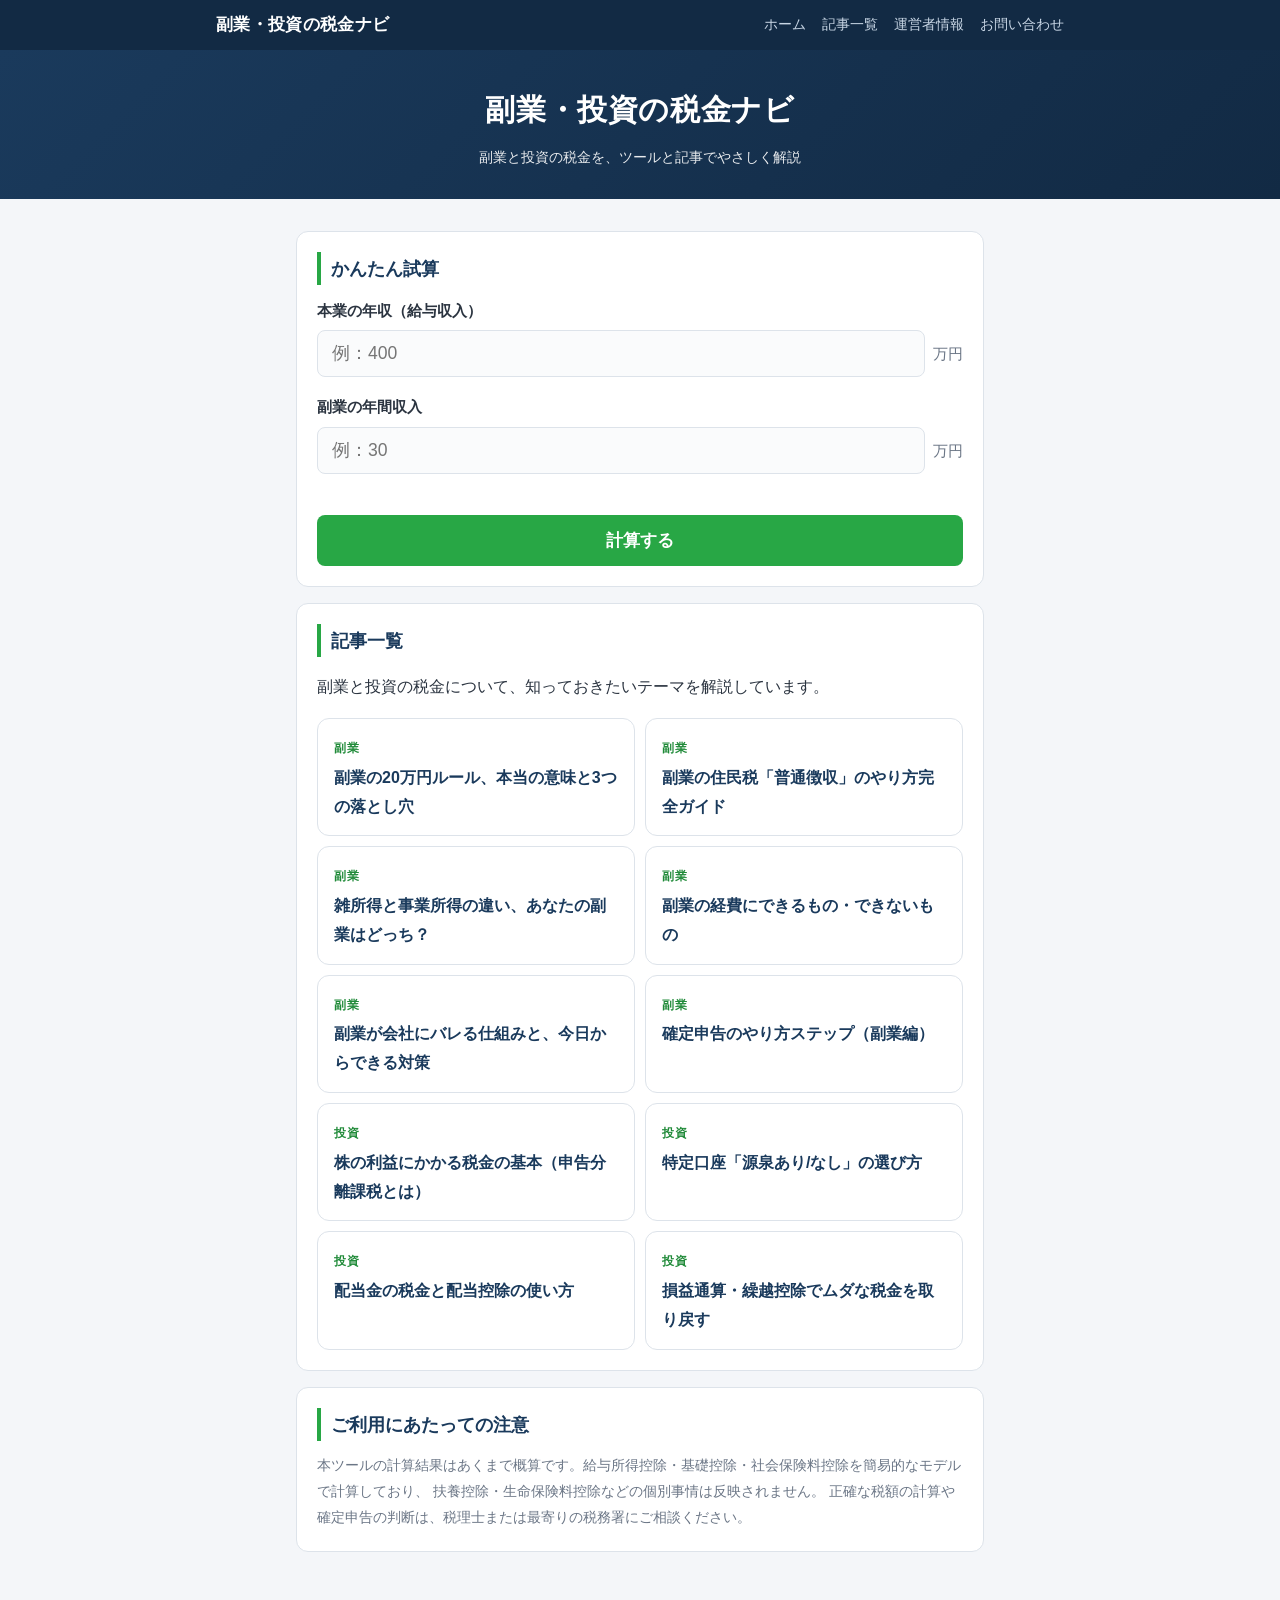
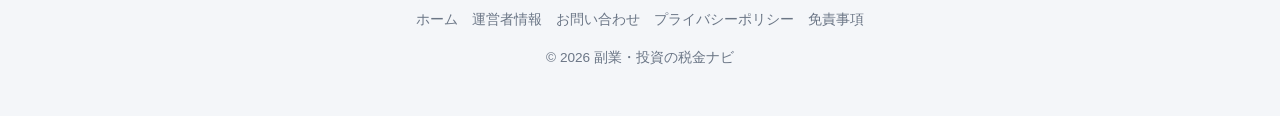
==== index.html @ 58c592f8 "副業・投資の税金ナビ 初版 - 税金シミュレーター（トップ） - 副業・投資の税金記事10本 - 必須ページ（運営者情報・プライバシーポリシー・お問い合わせ・免責事項）  Co-Authored-By" ====
<!DOCTYPE html>
<html lang="ja">
<head>
<meta charset="UTF-8">
<meta name="viewport" content="width=device-width, initial-scale=1.0">
<title>副業・投資の税金ナビ｜副業税金シミュレーターと税金記事</title>
<meta name="description" content="副業収入にかかる所得税・住民税を無料で瞬時に試算。本業の年収と副業収入を入力するだけで、追加の税負担・手取り額・確定申告の要否（20万円ルール）がすぐ分かる給与所得者向けシミュレーターです。">
<meta property="og:title" content="副業・投資の税金ナビ｜副業税金シミュレーターと税金記事">
<meta property="og:description" content="本業の年収と副業収入を入力するだけで、追加の税金・手取り額・確定申告の要否を無料で試算。副業と投資の税金記事も掲載。">
<meta property="og:type" content="website">
<link rel="stylesheet" href="style.css">
</head>
<body>

<header class="topbar">
  <div class="topbar-inner">
    <a class="site-title" href="index.html">副業・投資の税金ナビ</a>
    <nav class="site-nav">
      <a href="index.html">ホーム</a>
      <a href="index.html#articles">記事一覧</a>
      <a href="about.html">運営者情報</a>
      <a href="contact.html">お問い合わせ</a>
    </nav>
  </div>
</header>

<header class="site-header">
  <h1>副業・投資の税金ナビ</h1>
  <p class="tagline">副業と投資の税金を、ツールと記事でやさしく解説</p>
</header>

<main>

  <section class="card form-card">
    <h2>かんたん試算</h2>
    <form id="sim-form" novalidate>
      <div class="field">
        <label for="salary">本業の年収（給与収入）</label>
        <div class="input-wrap">
          <input type="number" id="salary" inputmode="numeric" min="1" step="1" placeholder="例：400" required>
          <span class="unit">万円</span>
        </div>
      </div>
      <div class="field">
        <label for="side">副業の年間収入</label>
        <div class="input-wrap">
          <input type="number" id="side" inputmode="numeric" min="1" step="1" placeholder="例：30" required>
          <span class="unit">万円</span>
        </div>
      </div>
      <p id="form-error" class="form-error" role="alert"></p>
      <button type="submit" id="calc-btn">計算する</button>
    </form>
  </section>

  <section id="result" class="result-area" hidden>
    <h2>試算結果</h2>
    <p id="r-filing" class="filing"></p>
    <div class="result-grid">
      <div class="result-card">
        <span class="result-label">追加の所得税（復興特別所得税込み）</span>
        <span class="result-value" id="r-income-tax"></span>
      </div>
      <div class="result-card">
        <span class="result-label">追加の住民税（約10%）</span>
        <span class="result-value" id="r-resident-tax"></span>
      </div>
      <div class="result-card">
        <span class="result-label">追加の税負担 合計</span>
        <span class="result-value" id="r-total-tax"></span>
      </div>
      <div class="result-card highlight">
        <span class="result-label">副業の手取り額</span>
        <span class="result-value" id="r-net"></span>
      </div>
      <div class="result-card highlight">
        <span class="result-label">実質手取り率</span>
        <span class="result-value" id="r-rate"></span>
      </div>
    </div>
    <p class="result-note">※ 概算値です。社会保険料控除・基礎控除を簡易的に見込んで計算しています。</p>
  </section>

  <section class="card" id="articles">
    <h2>記事一覧</h2>
    <p>副業と投資の税金について、知っておきたいテーマを解説しています。</p>
    <div class="article-list">
      <a class="article-card" href="article-01-20man-rule.html">
        <span class="article-card-cat">副業</span>
        <span class="article-card-title">副業の20万円ルール、本当の意味と3つの落とし穴</span>
      </a>
      <a class="article-card" href="article-02-juminzei-futsuchoshu.html">
        <span class="article-card-cat">副業</span>
        <span class="article-card-title">副業の住民税「普通徴収」のやり方完全ガイド</span>
      </a>
      <a class="article-card" href="article-03-shotoku-kubun.html">
        <span class="article-card-cat">副業</span>
        <span class="article-card-title">雑所得と事業所得の違い、あなたの副業はどっち？</span>
      </a>
      <a class="article-card" href="article-04-keihi.html">
        <span class="article-card-cat">副業</span>
        <span class="article-card-title">副業の経費にできるもの・できないもの</span>
      </a>
      <a class="article-card" href="article-05-bareru.html">
        <span class="article-card-cat">副業</span>
        <span class="article-card-title">副業が会社にバレる仕組みと、今日からできる対策</span>
      </a>
      <a class="article-card" href="article-06-kakutei-shinkoku.html">
        <span class="article-card-cat">副業</span>
        <span class="article-card-title">確定申告のやり方ステップ（副業編）</span>
      </a>
      <a class="article-card" href="article-07-kabu-zei-kiso.html">
        <span class="article-card-cat">投資</span>
        <span class="article-card-title">株の利益にかかる税金の基本（申告分離課税とは）</span>
      </a>
      <a class="article-card" href="article-08-tokutei-kouza.html">
        <span class="article-card-cat">投資</span>
        <span class="article-card-title">特定口座「源泉あり/なし」の選び方</span>
      </a>
      <a class="article-card" href="article-09-haito-koujo.html">
        <span class="article-card-cat">投資</span>
        <span class="article-card-title">配当金の税金と配当控除の使い方</span>
      </a>
      <a class="article-card" href="article-10-soneki-tsusan.html">
        <span class="article-card-cat">投資</span>
        <span class="article-card-title">損益通算・繰越控除でムダな税金を取り戻す</span>
      </a>
    </div>
  </section>

  <section class="card disclaimer">
    <h2>ご利用にあたっての注意</h2>
    <p>
      本ツールの計算結果はあくまで概算です。給与所得控除・基礎控除・社会保険料控除を簡易的なモデルで計算しており、
      扶養控除・生命保険料控除などの個別事情は反映されません。
      正確な税額の計算や確定申告の判断は、税理士または最寄りの税務署にご相談ください。
    </p>
  </section>

</main>

<footer class="site-footer">
  <nav>
    <a href="index.html">ホーム</a>
    <a href="about.html">運営者情報</a>
    <a href="contact.html">お問い合わせ</a>
    <a href="privacy.html">プライバシーポリシー</a>
    <a href="disclaimer.html">免責事項</a>
  </nav>
  <p>&copy; 2026 副業・投資の税金ナビ</p>
</footer>

<script src="script.js"></script>
</body>
</html>
---- style.css ----
:root {
  --navy: #1a3a5c;
  --navy-dark: #122a44;
  --green: #28a745;
  --green-dark: #1f8a38;
  --bg: #f4f6f9;
  --text: #2b3440;
  --muted: #6b7686;
  --border: #dde3ea;
  --radius: 12px;
}

* {
  box-sizing: border-box;
}

body {
  margin: 0;
  font-family: -apple-system, BlinkMacSystemFont, "Segoe UI", "Hiragino Sans", "Noto Sans JP", Meiryo, sans-serif;
  background: var(--bg);
  color: var(--text);
  line-height: 1.8;
}

/* ===== グローバルナビ ===== */
.topbar {
  background: var(--navy-dark);
  color: #fff;
}

.topbar-inner {
  max-width: 880px;
  margin: 0 auto;
  padding: 10px 16px;
  display: flex;
  align-items: center;
  justify-content: space-between;
  flex-wrap: wrap;
  gap: 6px 16px;
}

.site-title {
  color: #fff;
  font-weight: 700;
  font-size: 1.05rem;
  text-decoration: none;
  letter-spacing: 0.02em;
}

.site-nav {
  display: flex;
  flex-wrap: wrap;
  gap: 4px 16px;
}

.site-nav a {
  color: #c8d6e5;
  text-decoration: none;
  font-size: 0.88rem;
}

.site-nav a:hover {
  color: #fff;
}

.site-header {
  background: linear-gradient(135deg, var(--navy), var(--navy-dark));
  color: #fff;
  padding: 32px 16px 28px;
  text-align: center;
}

.site-header h1 {
  margin: 0 0 8px;
  font-size: 1.5rem;
  letter-spacing: 0.02em;
}

.tagline {
  margin: 0;
  font-size: 0.9rem;
  opacity: 0.9;
}

main {
  max-width: 720px;
  margin: 0 auto;
  padding: 16px;
}

.card {
  background: #fff;
  border: 1px solid var(--border);
  border-radius: var(--radius);
  padding: 20px;
  margin: 16px 0;
}

.card h2 {
  margin: 0 0 12px;
  font-size: 1.15rem;
  color: var(--navy);
  border-left: 4px solid var(--green);
  padding-left: 10px;
}

.content h2 + p,
.content dl {
  margin-top: 0;
}

.content h2 {
  margin-top: 24px;
}

.content h2:first-child {
  margin-top: 0;
}

.field {
  margin-bottom: 16px;
}

.field label {
  display: block;
  font-weight: 600;
  font-size: 0.95rem;
  margin-bottom: 6px;
}

.input-wrap {
  display: flex;
  align-items: center;
  gap: 8px;
}

.input-wrap input {
  flex: 1;
  min-width: 0;
  font-size: 1.1rem;
  padding: 12px 14px;
  border: 1.5px solid var(--border);
  border-radius: 8px;
  background: #fafbfc;
}

.input-wrap input:focus {
  outline: none;
  border-color: var(--green);
  background: #fff;
  box-shadow: 0 0 0 3px rgba(40, 167, 69, 0.15);
}

.unit {
  color: var(--muted);
  font-size: 0.95rem;
  white-space: nowrap;
}

.form-error {
  color: #c0392b;
  font-size: 0.9rem;
  min-height: 1.2em;
  margin: 0 0 8px;
}

#calc-btn {
  display: block;
  width: 100%;
  padding: 14px;
  font-size: 1.05rem;
  font-weight: 700;
  color: #fff;
  background: var(--green);
  border: none;
  border-radius: 8px;
  cursor: pointer;
  transition: background 0.2s, transform 0.1s;
}

#calc-btn:hover {
  background: var(--green-dark);
}

#calc-btn:active {
  transform: scale(0.98);
}

#calc-btn:disabled,
#calc-btn.loading {
  background: #8fcf9e;
  cursor: wait;
}

.result-area {
  margin: 16px 0;
  opacity: 0;
  transform: translateY(12px);
  transition: opacity 0.4s ease, transform 0.4s ease;
}

.result-area.visible {
  opacity: 1;
  transform: translateY(0);
}

.result-area h2 {
  font-size: 1.15rem;
  color: var(--navy);
  border-left: 4px solid var(--green);
  padding-left: 10px;
  margin: 0 0 12px;
}

.filing {
  padding: 12px 14px;
  border-radius: 8px;
  font-weight: 600;
  font-size: 0.95rem;
  margin: 0 0 12px;
}

.filing.required {
  background: #fdecea;
  color: #a94442;
  border: 1px solid #f5c6cb;
}

.filing.not-required {
  background: #e8f6ec;
  color: #1f7a35;
  border: 1px solid #c3e6cb;
}

.result-grid {
  display: grid;
  grid-template-columns: 1fr;
  gap: 10px;
}

.result-card {
  background: #fff;
  border: 1px solid var(--border);
  border-radius: var(--radius);
  padding: 14px 16px;
  display: flex;
  justify-content: space-between;
  align-items: baseline;
  gap: 8px;
  flex-wrap: wrap;
}

.result-card .result-label {
  font-size: 0.85rem;
  color: var(--muted);
}

.result-card .result-value {
  font-size: 1.25rem;
  font-weight: 700;
  color: var(--navy);
}

.result-card.highlight {
  background: var(--navy);
  border-color: var(--navy);
}

.result-card.highlight .result-label {
  color: #c8d6e5;
}

.result-card.highlight .result-value {
  color: #5fdc81;
  font-size: 1.45rem;
}

.result-note {
  font-size: 0.8rem;
  color: var(--muted);
  margin: 10px 0 0;
}

.faq dt {
  font-weight: 700;
  color: var(--navy);
  margin-top: 14px;
}

.faq dd {
  margin: 4px 0 0;
}

.disclaimer p {
  font-size: 0.9rem;
  color: var(--muted);
  margin: 0;
}

.ad-area {
  background: #eef1f5;
  border: 1px dashed var(--border);
  border-radius: var(--radius);
  min-height: 90px;
  margin: 16px 0;
  display: flex;
  align-items: center;
  justify-content: center;
}

.ad-label {
  color: #aab3bf;
  font-size: 0.8rem;
  letter-spacing: 0.2em;
}

/* ===== 記事ページ ===== */
.article h1 {
  font-size: 1.4rem;
  color: var(--navy);
  line-height: 1.5;
  margin: 0 0 16px;
  border-bottom: 2px solid var(--green);
  padding-bottom: 12px;
}

.article .lead {
  font-size: 1rem;
  color: var(--text);
}

.article blockquote {
  margin: 14px 0;
  padding: 10px 16px;
  background: #f4f6f9;
  border-left: 4px solid var(--green);
  border-radius: 0 8px 8px 0;
  font-weight: 600;
  color: var(--navy);
}

.article ul {
  padding-left: 1.2em;
}

.article li {
  margin: 4px 0;
}

/* ===== 記事一覧（トップ） ===== */
.article-list {
  display: grid;
  grid-template-columns: 1fr;
  gap: 10px;
}

.article-card {
  display: block;
  background: #fff;
  border: 1px solid var(--border);
  border-radius: var(--radius);
  padding: 14px 16px;
  text-decoration: none;
  color: var(--text);
  transition: border-color 0.2s, transform 0.1s;
}

.article-card:hover {
  border-color: var(--green);
  transform: translateY(-2px);
}

.article-card .article-card-cat {
  font-size: 0.72rem;
  font-weight: 700;
  color: var(--green-dark);
  letter-spacing: 0.05em;
}

.article-card .article-card-title {
  display: block;
  font-size: 1rem;
  font-weight: 700;
  color: var(--navy);
  margin-top: 2px;
}

/* ===== 関連記事 ===== */
.related-links a {
  color: var(--green-dark);
  text-decoration: none;
}

.related-links a:hover {
  text-decoration: underline;
}

.site-footer {
  text-align: center;
  padding: 24px 16px 32px;
  color: var(--muted);
  font-size: 0.85rem;
}

.site-footer nav {
  margin-bottom: 10px;
  display: flex;
  flex-wrap: wrap;
  justify-content: center;
  gap: 6px 14px;
}

.site-footer nav a {
  color: var(--muted);
  text-decoration: none;
}

.site-footer nav a:hover {
  color: var(--navy);
  text-decoration: underline;
}

@media (min-width: 600px) {
  .site-header h1 {
    font-size: 1.9rem;
  }

  .result-grid {
    grid-template-columns: 1fr 1fr;
  }

  .result-card.highlight {
    grid-column: span 1;
  }

  .article-list {
    grid-template-columns: 1fr 1fr;
  }
}
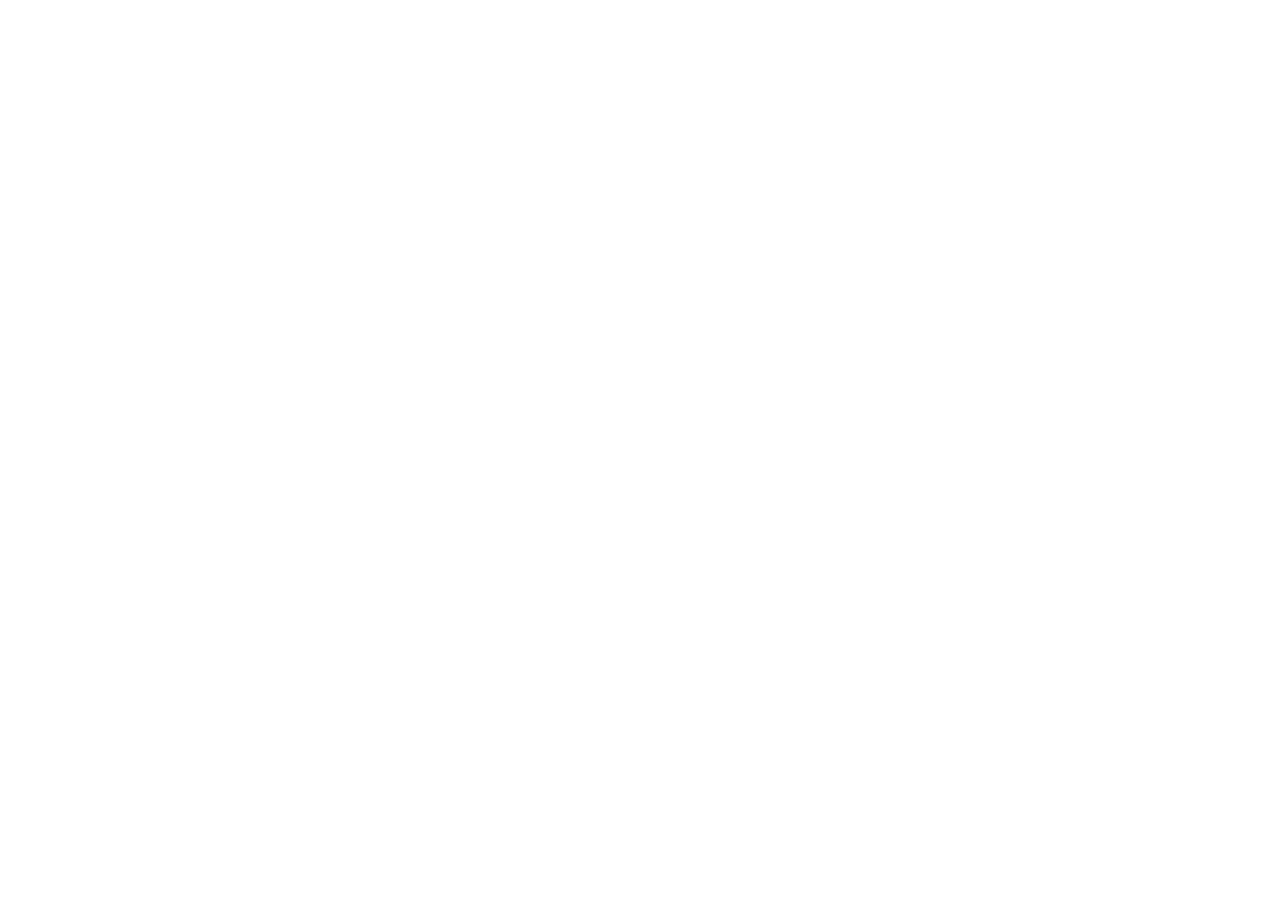
==== commit 6bd805ad: "統合ハブ(2026justeco-crypto.github.io)へ移転：全ページをリダイレクト化" ====
--- a/index.html
+++ b/index.html
@@ -1,155 +1,7 @@
 <!DOCTYPE html>
-<html lang="ja">
-<head>
-<meta charset="UTF-8">
-<meta name="viewport" content="width=device-width, initial-scale=1.0">
-<title>副業・投資の税金ナビ｜副業税金シミュレーターと税金記事</title>
-<meta name="description" content="副業収入にかかる所得税・住民税を無料で瞬時に試算。本業の年収と副業収入を入力するだけで、追加の税負担・手取り額・確定申告の要否（20万円ルール）がすぐ分かる給与所得者向けシミュレーターです。">
-<meta property="og:title" content="副業・投資の税金ナビ｜副業税金シミュレーターと税金記事">
-<meta property="og:description" content="本業の年収と副業収入を入力するだけで、追加の税金・手取り額・確定申告の要否を無料で試算。副業と投資の税金記事も掲載。">
-<meta property="og:type" content="website">
-<link rel="stylesheet" href="style.css">
-</head>
-<body>
-
-<header class="topbar">
-  <div class="topbar-inner">
-    <a class="site-title" href="index.html">副業・投資の税金ナビ</a>
-    <nav class="site-nav">
-      <a href="index.html">ホーム</a>
-      <a href="index.html#articles">記事一覧</a>
-      <a href="about.html">運営者情報</a>
-      <a href="contact.html">お問い合わせ</a>
-    </nav>
-  </div>
-</header>
-
-<header class="site-header">
-  <h1>副業・投資の税金ナビ</h1>
-  <p class="tagline">副業と投資の税金を、ツールと記事でやさしく解説</p>
-</header>
-
-<main>
-
-  <section class="card form-card">
-    <h2>かんたん試算</h2>
-    <form id="sim-form" novalidate>
-      <div class="field">
-        <label for="salary">本業の年収（給与収入）</label>
-        <div class="input-wrap">
-          <input type="number" id="salary" inputmode="numeric" min="1" step="1" placeholder="例：400" required>
-          <span class="unit">万円</span>
-        </div>
-      </div>
-      <div class="field">
-        <label for="side">副業の年間収入</label>
-        <div class="input-wrap">
-          <input type="number" id="side" inputmode="numeric" min="1" step="1" placeholder="例：30" required>
-          <span class="unit">万円</span>
-        </div>
-      </div>
-      <p id="form-error" class="form-error" role="alert"></p>
-      <button type="submit" id="calc-btn">計算する</button>
-    </form>
-  </section>
-
-  <section id="result" class="result-area" hidden>
-    <h2>試算結果</h2>
-    <p id="r-filing" class="filing"></p>
-    <div class="result-grid">
-      <div class="result-card">
-        <span class="result-label">追加の所得税（復興特別所得税込み）</span>
-        <span class="result-value" id="r-income-tax"></span>
-      </div>
-      <div class="result-card">
-        <span class="result-label">追加の住民税（約10%）</span>
-        <span class="result-value" id="r-resident-tax"></span>
-      </div>
-      <div class="result-card">
-        <span class="result-label">追加の税負担 合計</span>
-        <span class="result-value" id="r-total-tax"></span>
-      </div>
-      <div class="result-card highlight">
-        <span class="result-label">副業の手取り額</span>
-        <span class="result-value" id="r-net"></span>
-      </div>
-      <div class="result-card highlight">
-        <span class="result-label">実質手取り率</span>
-        <span class="result-value" id="r-rate"></span>
-      </div>
-    </div>
-    <p class="result-note">※ 概算値です。社会保険料控除・基礎控除を簡易的に見込んで計算しています。</p>
-  </section>
-
-  <section class="card" id="articles">
-    <h2>記事一覧</h2>
-    <p>副業と投資の税金について、知っておきたいテーマを解説しています。</p>
-    <div class="article-list">
-      <a class="article-card" href="article-01-20man-rule.html">
-        <span class="article-card-cat">副業</span>
-        <span class="article-card-title">副業の20万円ルール、本当の意味と3つの落とし穴</span>
-      </a>
-      <a class="article-card" href="article-02-juminzei-futsuchoshu.html">
-        <span class="article-card-cat">副業</span>
-        <span class="article-card-title">副業の住民税「普通徴収」のやり方完全ガイド</span>
-      </a>
-      <a class="article-card" href="article-03-shotoku-kubun.html">
-        <span class="article-card-cat">副業</span>
-        <span class="article-card-title">雑所得と事業所得の違い、あなたの副業はどっち？</span>
-      </a>
-      <a class="article-card" href="article-04-keihi.html">
-        <span class="article-card-cat">副業</span>
-        <span class="article-card-title">副業の経費にできるもの・できないもの</span>
-      </a>
-      <a class="article-card" href="article-05-bareru.html">
-        <span class="article-card-cat">副業</span>
-        <span class="article-card-title">副業が会社にバレる仕組みと、今日からできる対策</span>
-      </a>
-      <a class="article-card" href="article-06-kakutei-shinkoku.html">
-        <span class="article-card-cat">副業</span>
-        <span class="article-card-title">確定申告のやり方ステップ（副業編）</span>
-      </a>
-      <a class="article-card" href="article-07-kabu-zei-kiso.html">
-        <span class="article-card-cat">投資</span>
-        <span class="article-card-title">株の利益にかかる税金の基本（申告分離課税とは）</span>
-      </a>
-      <a class="article-card" href="article-08-tokutei-kouza.html">
-        <span class="article-card-cat">投資</span>
-        <span class="article-card-title">特定口座「源泉あり/なし」の選び方</span>
-      </a>
-      <a class="article-card" href="article-09-haito-koujo.html">
-        <span class="article-card-cat">投資</span>
-        <span class="article-card-title">配当金の税金と配当控除の使い方</span>
-      </a>
-      <a class="article-card" href="article-10-soneki-tsusan.html">
-        <span class="article-card-cat">投資</span>
-        <span class="article-card-title">損益通算・繰越控除でムダな税金を取り戻す</span>
-      </a>
-    </div>
-  </section>
-
-  <section class="card disclaimer">
-    <h2>ご利用にあたっての注意</h2>
-    <p>
-      本ツールの計算結果はあくまで概算です。給与所得控除・基礎控除・社会保険料控除を簡易的なモデルで計算しており、
-      扶養控除・生命保険料控除などの個別事情は反映されません。
-      正確な税額の計算や確定申告の判断は、税理士または最寄りの税務署にご相談ください。
-    </p>
-  </section>
-
-</main>
-
-<footer class="site-footer">
-  <nav>
-    <a href="index.html">ホーム</a>
-    <a href="about.html">運営者情報</a>
-    <a href="contact.html">お問い合わせ</a>
-    <a href="privacy.html">プライバシーポリシー</a>
-    <a href="disclaimer.html">免責事項</a>
-  </nav>
-  <p>&copy; 2026 副業・投資の税金ナビ</p>
-</footer>
-
-<script src="script.js"></script>
-</body>
-</html>
+<html lang="ja"><head><meta charset="utf-8">
+<meta http-equiv="refresh" content="0; url=https://2026justeco-crypto.github.io/fukugyou/">
+<link rel="canonical" href="https://2026justeco-crypto.github.io/fukugyou/">
+<meta name="robots" content="noindex">
+<title>移転しました</title></head>
+<body><p>このページは新サイトに移転しました。<a href="https://2026justeco-crypto.github.io/fukugyou/">こちら</a>へ移動します。</p></body></html>
